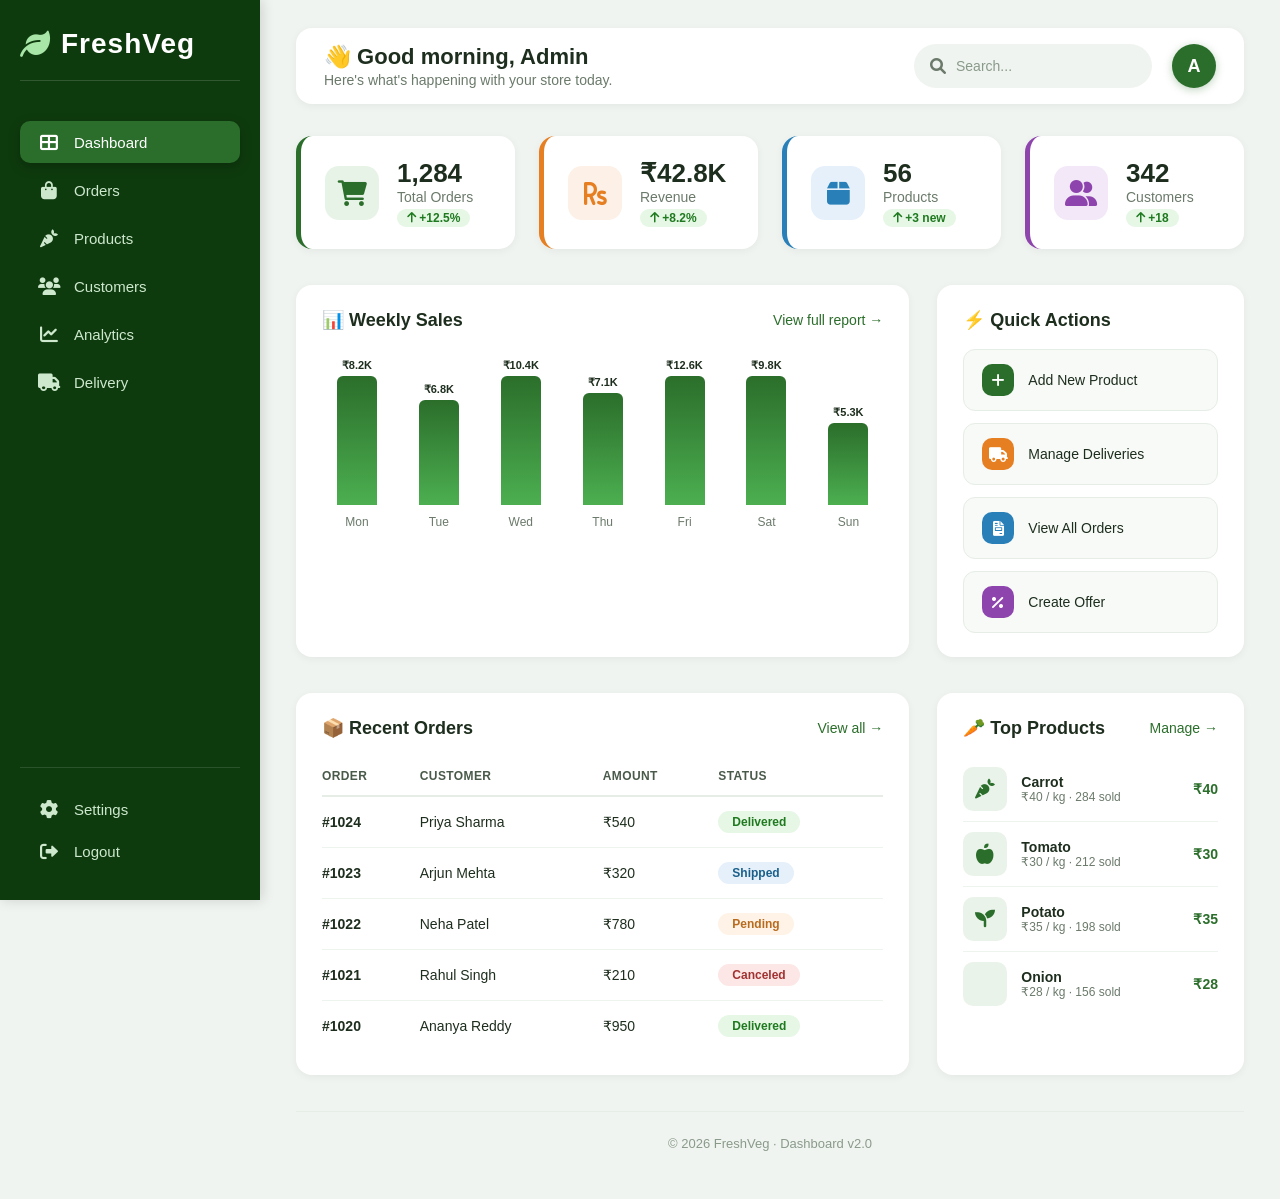
==== PurchaseHtml/dash.html @ fa544fc3 "second_push" ====
<!DOCTYPE html>
<html lang="en">
<head>
    <meta charset="UTF-8" />
    <meta name="viewport" content="width=device-width, initial-scale=1.0" />
    <title>FreshVeg — Dashboard</title>
    <link rel="stylesheet" href="https://cdnjs.cloudflare.com/ajax/libs/font-awesome/6.0.0-beta3/css/all.min.css" />
    <style>
        /* ───────── RESET & BASE ───────── */
        * {
            margin: 0;
            padding: 0;
            box-sizing: border-box;
        }

        body {
            font-family: 'Segoe UI', Arial, sans-serif;
            background: #f0f4f0;
            display: flex;
            min-height: 100vh;
            color: #1e2e1e;
        }

        /* ───────── SIDEBAR ───────── */
        .sidebar {
            width: 260px;
            background: #0e3b0e;
            color: #fff;
            display: flex;
            flex-direction: column;
            padding: 28px 20px;
            position: sticky;
            top: 0;
            height: 100vh;
            overflow-y: auto;
            flex-shrink: 0;
            box-shadow: 2px 0 12px rgba(0, 0, 0, 0.15);
        }

        .sidebar .logo {
            font-size: 28px;
            font-weight: 700;
            letter-spacing: 1px;
            display: flex;
            align-items: center;
            gap: 10px;
            margin-bottom: 40px;
            padding-bottom: 20px;
            border-bottom: 1px solid rgba(255, 255, 255, 0.15);
        }

        .sidebar .logo i {
            font-size: 30px;
            color: #a8e6a8;
        }

        .sidebar nav {
            display: flex;
            flex-direction: column;
            gap: 6px;
            flex: 1;
        }

        .sidebar nav a {
            color: #cde8cd;
            text-decoration: none;
            padding: 12px 18px;
            border-radius: 10px;
            font-size: 15px;
            font-weight: 500;
            display: flex;
            align-items: center;
            gap: 14px;
            transition: 0.25s ease;
        }

        .sidebar nav a i {
            width: 22px;
            font-size: 18px;
            text-align: center;
        }

        .sidebar nav a:hover {
            background: rgba(255, 255, 255, 0.10);
            color: #fff;
        }

        .sidebar nav a.active {
            background: #2b6e2b;
            color: #fff;
            box-shadow: 0 4px 12px rgba(0, 0, 0, 0.25);
        }

        .sidebar .bottom-links {
            margin-top: auto;
            border-top: 1px solid rgba(255, 255, 255, 0.12);
            padding-top: 20px;
        }

        .sidebar .bottom-links a {
            color: #cde8cd;
            text-decoration: none;
            padding: 12px 18px;
            border-radius: 10px;
            font-size: 15px;
            font-weight: 500;
            display: flex;
            align-items: center;
            gap: 14px;
            transition: 0.25s ease;
        }

        .sidebar .bottom-links a:hover {
            background: rgba(255, 255, 255, 0.10);
            color: #fff;
        }

        .sidebar .bottom-links a i {
            width: 22px;
            font-size: 18px;
            text-align: center;
        }

        /* ───────── MAIN CONTENT ───────── */
        .main {
            flex: 1;
            padding: 28px 36px 40px;
            overflow-y: auto;
        }

        /* ─── TOP BAR ─── */
        .topbar {
            display: flex;
            justify-content: space-between;
            align-items: center;
            background: #fff;
            padding: 16px 28px;
            border-radius: 16px;
            box-shadow: 0 2px 8px rgba(0, 0, 0, 0.05);
            margin-bottom: 32px;
            flex-wrap: wrap;
            gap: 16px;
        }

        .topbar .greeting h2 {
            font-size: 22px;
            font-weight: 600;
            color: #1e2e1e;
        }

        .topbar .greeting p {
            font-size: 14px;
            color: #6b7a6b;
            margin-top: 2px;
        }

        .topbar .right {
            display: flex;
            align-items: center;
            gap: 20px;
        }

        .topbar .right .search-box {
            display: flex;
            align-items: center;
            background: #f0f4f0;
            border-radius: 30px;
            padding: 6px 16px;
            gap: 10px;
        }

        .topbar .right .search-box input {
            border: none;
            background: transparent;
            padding: 8px 0;
            font-size: 14px;
            outline: none;
            width: 180px;
            color: #1e2e1e;
        }

        .topbar .right .search-box input::placeholder {
            color: #8a9a8a;
        }

        .topbar .right .search-box i {
            color: #6b7a6b;
        }

        .topbar .right .avatar {
            width: 44px;
            height: 44px;
            border-radius: 50%;
            background: #2b6e2b;
            color: #fff;
            display: flex;
            align-items: center;
            justify-content: center;
            font-weight: 600;
            font-size: 18px;
            cursor: pointer;
            box-shadow: 0 2px 8px rgba(43, 110, 43, 0.3);
        }

        /* ─── STATS CARDS ─── */
        .stats-grid {
            display: grid;
            grid-template-columns: repeat(auto-fit, minmax(200px, 1fr));
            gap: 24px;
            margin-bottom: 36px;
        }

        .stat-card {
            background: #fff;
            padding: 22px 24px;
            border-radius: 16px;
            box-shadow: 0 2px 8px rgba(0, 0, 0, 0.05);
            display: flex;
            align-items: center;
            gap: 18px;
            transition: 0.2s ease;
            border-left: 5px solid #2b6e2b;
        }

        .stat-card:hover {
            transform: translateY(-3px);
            box-shadow: 0 8px 24px rgba(0, 0, 0, 0.08);
        }

        .stat-card .icon {
            width: 54px;
            height: 54px;
            border-radius: 14px;
            background: #e8f3e8;
            display: flex;
            align-items: center;
            justify-content: center;
            font-size: 26px;
            color: #2b6e2b;
            flex-shrink: 0;
        }

        .stat-card .info h3 {
            font-size: 26px;
            font-weight: 700;
            color: #1e2e1e;
        }

        .stat-card .info p {
            font-size: 14px;
            color: #6b7a6b;
            font-weight: 500;
        }

        .stat-card .info .trend {
            font-size: 12px;
            font-weight: 600;
            margin-top: 4px;
            display: inline-block;
            padding: 2px 10px;
            border-radius: 20px;
            background: #e6f7e6;
            color: #1f7a1f;
        }

        .stat-card:nth-child(2) {
            border-left-color: #e67e22;
        }
        .stat-card:nth-child(2) .icon {
            background: #fdf0e6;
            color: #e67e22;
        }

        .stat-card:nth-child(3) {
            border-left-color: #2980b9;
        }
        .stat-card:nth-child(3) .icon {
            background: #e6f0fa;
            color: #2980b9;
        }

        .stat-card:nth-child(4) {
            border-left-color: #8e44ad;
        }
        .stat-card:nth-child(4) .icon {
            background: #f3e8f8;
            color: #8e44ad;
        }

        /* ─── TWO-COLUMN LAYOUT ─── */
        .row {
            display: grid;
            grid-template-columns: 2fr 1fr;
            gap: 28px;
            margin-bottom: 36px;
        }

        .panel {
            background: #fff;
            border-radius: 16px;
            padding: 24px 26px;
            box-shadow: 0 2px 8px rgba(0, 0, 0, 0.05);
        }

        .panel .panel-header {
            display: flex;
            justify-content: space-between;
            align-items: center;
            margin-bottom: 18px;
        }

        .panel .panel-header h3 {
            font-size: 18px;
            font-weight: 600;
            color: #1e2e1e;
        }

        .panel .panel-header a {
            color: #2b6e2b;
            text-decoration: none;
            font-size: 14px;
            font-weight: 500;
        }

        .panel .panel-header a:hover {
            text-decoration: underline;
        }

        /* ─── CHART (bar) ─── */
        .chart-bars {
            display: flex;
            justify-content: space-between;
            align-items: flex-end;
            height: 180px;
            padding-top: 10px;
            gap: 12px;
        }

        .chart-bar-item {
            display: flex;
            flex-direction: column;
            align-items: center;
            flex: 1;
            height: 100%;
            justify-content: flex-end;
        }

        .chart-bar-item .bar {
            width: 100%;
            max-width: 40px;
            border-radius: 6px 6px 0 0;
            background: linear-gradient(180deg, #2b6e2b, #4caf50);
            transition: 0.3s ease;
            min-height: 8px;
            position: relative;
        }

        .chart-bar-item .bar:hover {
            opacity: 0.8;
            transform: scaleY(1.02);
            transform-origin: bottom;
        }

        .chart-bar-item .bar-label {
            margin-top: 10px;
            font-size: 12px;
            color: #6b7a6b;
            font-weight: 500;
        }

        .chart-bar-item .bar-value {
            font-size: 11px;
            font-weight: 600;
            color: #1e2e1e;
            margin-bottom: 4px;
        }

        /* ─── RECENT ORDERS TABLE ─── */
        .table-wrap {
            overflow-x: auto;
        }

        .orders-table {
            width: 100%;
            border-collapse: collapse;
            font-size: 14px;
        }

        .orders-table th {
            text-align: left;
            padding: 12px 8px 12px 0;
            border-bottom: 2px solid #e6ede6;
            color: #4a5a4a;
            font-weight: 600;
            font-size: 12px;
            text-transform: uppercase;
            letter-spacing: 0.4px;
        }

        .orders-table td {
            padding: 14px 8px 14px 0;
            border-bottom: 1px solid #edf3ed;
            color: #1e2e1e;
        }

        .orders-table tr:last-child td {
            border-bottom: none;
        }

        .orders-table .badge {
            display: inline-block;
            padding: 4px 14px;
            border-radius: 30px;
            font-size: 12px;
            font-weight: 600;
        }

        .badge-delivered {
            background: #e6f7e6;
            color: #1f7a1f;
        }

        .badge-pending {
            background: #fef3e6;
            color: #b86b1f;
        }

        .badge-shipped {
            background: #e6f0fa;
            color: #1a5f8a;
        }

        .badge-canceled {
            background: #fde6e6;
            color: #a13232;
        }

        /* ─── QUICK ACTIONS ─── */
        .quick-actions {
            display: flex;
            flex-direction: column;
            gap: 12px;
        }

        .quick-actions .action-btn {
            display: flex;
            align-items: center;
            gap: 14px;
            padding: 14px 18px;
            border-radius: 12px;
            background: #f7faf7;
            border: 1px solid #e6ede6;
            text-decoration: none;
            color: #1e2e1e;
            font-weight: 500;
            transition: 0.2s ease;
            font-size: 14px;
        }

        .quick-actions .action-btn:hover {
            background: #eaf3ea;
            border-color: #2b6e2b;
            transform: translateX(4px);
        }

        .quick-actions .action-btn i {
            width: 32px;
            height: 32px;
            border-radius: 10px;
            background: #2b6e2b;
            color: #fff;
            display: flex;
            align-items: center;
            justify-content: center;
            font-size: 15px;
            flex-shrink: 0;
        }

        .quick-actions .action-btn:nth-child(2) i {
            background: #e67e22;
        }
        .quick-actions .action-btn:nth-child(3) i {
            background: #2980b9;
        }
        .quick-actions .action-btn:nth-child(4) i {
            background: #8e44ad;
        }

        /* ─── PRODUCT LIST (mini) ─── */
        .product-mini {
            display: flex;
            align-items: center;
            gap: 14px;
            padding: 10px 0;
            border-bottom: 1px solid #edf3ed;
        }

        .product-mini:last-child {
            border-bottom: none;
        }

        .product-mini .thumb {
            width: 44px;
            height: 44px;
            border-radius: 10px;
            background: #eaf3ea;
            display: flex;
            align-items: center;
            justify-content: center;
            font-size: 20px;
            color: #2b6e2b;
            flex-shrink: 0;
        }

        .product-mini .details {
            flex: 1;
        }

        .product-mini .details h4 {
            font-size: 14px;
            font-weight: 600;
            color: #1e2e1e;
        }

        .product-mini .details p {
            font-size: 12px;
            color: #6b7a6b;
        }

        .product-mini .price {
            font-weight: 600;
            color: #2b6e2b;
            font-size: 14px;
        }

        /* ─── FOOTER ─── */
        .dashboard-footer {
            text-align: center;
            padding: 24px 0 8px;
            color: #8a9a8a;
            font-size: 13px;
            border-top: 1px solid #e6ede6;
            margin-top: 12px;
        }

        /* ───────── RESPONSIVE ───────── */
        @media (max-width: 1024px) {
            .row {
                grid-template-columns: 1fr;
            }
        }

        @media (max-width: 768px) {
            .sidebar {
                width: 80px;
                padding: 20px 12px;
            }

            .sidebar .logo {
                font-size: 20px;
                justify-content: center;
            }
            .sidebar .logo span {
                display: none;
            }
            .sidebar nav a span,
            .sidebar .bottom-links a span {
                display: none;
            }
            .sidebar nav a,
            .sidebar .bottom-links a {
                justify-content: center;
                padding: 14px;
            }
            .sidebar nav a i,
            .sidebar .bottom-links a i {
                font-size: 20px;
                width: auto;
            }

            .main {
                padding: 20px 16px;
            }

            .topbar {
                flex-direction: column;
                align-items: stretch;
                gap: 12px;
                padding: 16px 20px;
            }

            .topbar .right {
                flex-wrap: wrap;
                justify-content: space-between;
            }

            .topbar .right .search-box input {
                width: 120px;
            }

            .stats-grid {
                grid-template-columns: 1fr 1fr;
                gap: 16px;
            }

            .stat-card {
                padding: 16px 18px;
            }
            .stat-card .info h3 {
                font-size: 20px;
            }
        }

        @media (max-width: 480px) {
            .sidebar {
                width: 60px;
                padding: 14px 8px;
            }
            .sidebar .logo {
                font-size: 16px;
            }
            .sidebar .logo i {
                font-size: 22px;
            }
            .sidebar nav a,
            .sidebar .bottom-links a {
                padding: 10px;
            }

            .stats-grid {
                grid-template-columns: 1fr;
            }

            .topbar .right .search-box input {
                width: 100px;
            }

            .panel {
                padding: 18px 16px;
            }

            .chart-bars {
                height: 140px;
                gap: 8px;
            }
            .chart-bar-item .bar {
                max-width: 28px;
            }
        }
    </style>
</head>
<body>

    <!-- ═══════ SIDEBAR ═══════ -->
    <aside class="sidebar">
        <div class="logo">
            <i class="fas fa-leaf"></i>
            <span>FreshVeg</span>
        </div>

        <nav>
            <a href="#" class="active">
                <i class="fas fa-th-large"></i>
                <span>Dashboard</span>
            </a>
            <a href="#">
                <i class="fas fa-shopping-bag"></i>
                <span>Orders</span>
            </a>
            <a href="#">
                <i class="fas fa-carrot"></i>
                <span>Products</span>
            </a>
            <a href="#">
                <i class="fas fa-users"></i>
                <span>Customers</span>
            </a>
            <a href="#">
                <i class="fas fa-chart-line"></i>
                <span>Analytics</span>
            </a>
            <a href="#">
                <i class="fas fa-truck"></i>
                <span>Delivery</span>
            </a>
        </nav>

        <div class="bottom-links">
            <a href="#">
                <i class="fas fa-cog"></i>
                <span>Settings</span>
            </a>
            <a href="#">
                <i class="fas fa-sign-out-alt"></i>
                <span>Logout</span>
            </a>
        </div>
    </aside>

    <!-- ═══════ MAIN ═══════ -->
    <main class="main">

        <!-- TOP BAR -->
        <div class="topbar">
            <div class="greeting">
                <h2>👋 Good morning, Admin</h2>
                <p>Here's what's happening with your store today.</p>
            </div>
            <div class="right">
                <div class="search-box">
                    <i class="fas fa-search"></i>
                    <input type="text" placeholder="Search..." />
                </div>
                <div class="avatar">A</div>
            </div>
        </div>

        <!-- STATS -->
        <div class="stats-grid">
            <div class="stat-card">
                <div class="icon"><i class="fas fa-shopping-cart"></i></div>
                <div class="info">
                    <h3>1,284</h3>
                    <p>Total Orders</p>
                    <span class="trend"><i class="fas fa-arrow-up"></i> +12.5%</span>
                </div>
            </div>
            <div class="stat-card">
                <div class="icon"><i class="fas fa-rupee-sign"></i></div>
                <div class="info">
                    <h3>₹42.8K</h3>
                    <p>Revenue</p>
                    <span class="trend"><i class="fas fa-arrow-up"></i> +8.2%</span>
                </div>
            </div>
            <div class="stat-card">
                <div class="icon"><i class="fas fa-box"></i></div>
                <div class="info">
                    <h3>56</h3>
                    <p>Products</p>
                    <span class="trend"><i class="fas fa-arrow-up"></i> +3 new</span>
                </div>
            </div>
            <div class="stat-card">
                <div class="icon"><i class="fas fa-user-friends"></i></div>
                <div class="info">
                    <h3>342</h3>
                    <p>Customers</p>
                    <span class="trend"><i class="fas fa-arrow-up"></i> +18</span>
                </div>
            </div>
        </div>

        <!-- ROW: CHART + QUICK ACTIONS -->
        <div class="row">

            <!-- CHART -->
            <div class="panel">
                <div class="panel-header">
                    <h3>📊 Weekly Sales</h3>
                    <a href="#">View full report →</a>
                </div>
                <div class="chart-bars">
                    <div class="chart-bar-item">
                        <div class="bar-value">₹8.2K</div>
                        <div class="bar" style="height:76%;"></div>
                        <div class="bar-label">Mon</div>
                    </div>
                    <div class="chart-bar-item">
                        <div class="bar-value">₹6.8K</div>
                        <div class="bar" style="height:62%;"></div>
                        <div class="bar-label">Tue</div>
                    </div>
                    <div class="chart-bar-item">
                        <div class="bar-value">₹10.4K</div>
                        <div class="bar" style="height:94%;"></div>
                        <div class="bar-label">Wed</div>
                    </div>
                    <div class="chart-bar-item">
                        <div class="bar-value">₹7.1K</div>
                        <div class="bar" style="height:66%;"></div>
                        <div class="bar-label">Thu</div>
                    </div>
                    <div class="chart-bar-item">
                        <div class="bar-value">₹12.6K</div>
                        <div class="bar" style="height:100%;"></div>
                        <div class="bar-label">Fri</div>
                    </div>
                    <div class="chart-bar-item">
                        <div class="bar-value">₹9.8K</div>
                        <div class="bar" style="height:84%;"></div>
                        <div class="bar-label">Sat</div>
                    </div>
                    <div class="chart-bar-item">
                        <div class="bar-value">₹5.3K</div>
                        <div class="bar" style="height:48%;"></div>
                        <div class="bar-label">Sun</div>
                    </div>
                </div>
            </div>

            <!-- QUICK ACTIONS -->
            <div class="panel">
                <div class="panel-header">
                    <h3>⚡ Quick Actions</h3>
                </div>
                <div class="quick-actions">
                    <a href="#" class="action-btn">
                        <i class="fas fa-plus"></i>
                        Add New Product
                    </a>
                    <a href="#" class="action-btn">
                        <i class="fas fa-truck"></i>
                        Manage Deliveries
                    </a>
                    <a href="#" class="action-btn">
                        <i class="fas fa-file-invoice"></i>
                        View All Orders
                    </a>
                    <a href="#" class="action-btn">
                        <i class="fas fa-percent"></i>
                        Create Offer
                    </a>
                </div>
            </div>
        </div>

        <!-- ROW: RECENT ORDERS + TOP PRODUCTS -->
        <div class="row">

            <!-- RECENT ORDERS -->
            <div class="panel">
                <div class="panel-header">
                    <h3>📦 Recent Orders</h3>
                    <a href="#">View all →</a>
                </div>
                <div class="table-wrap">
                    <table class="orders-table">
                        <thead>
                            <tr>
                                <th>Order</th>
                                <th>Customer</th>
                                <th>Amount</th>
                                <th>Status</th>
                            </tr>
                        </thead>
                        <tbody>
                            <tr>
                                <td><strong>#1024</strong></td>
                                <td>Priya Sharma</td>
                                <td>₹540</td>
                                <td><span class="badge badge-delivered">Delivered</span></td>
                            </tr>
                            <tr>
                                <td><strong>#1023</strong></td>
                                <td>Arjun Mehta</td>
                                <td>₹320</td>
                                <td><span class="badge badge-shipped">Shipped</span></td>
                            </tr>
                            <tr>
                                <td><strong>#1022</strong></td>
                                <td>Neha Patel</td>
                                <td>₹780</td>
                                <td><span class="badge badge-pending">Pending</span></td>
                            </tr>
                            <tr>
                                <td><strong>#1021</strong></td>
                                <td>Rahul Singh</td>
                                <td>₹210</td>
                                <td><span class="badge badge-canceled">Canceled</span></td>
                            </tr>
                            <tr>
                                <td><strong>#1020</strong></td>
                                <td>Ananya Reddy</td>
                                <td>₹950</td>
                                <td><span class="badge badge-delivered">Delivered</span></td>
                            </tr>
                        </tbody>
                    </table>
                </div>
            </div>

            <!-- TOP PRODUCTS -->
            <div class="panel">
                <div class="panel-header">
                    <h3>🥕 Top Products</h3>
                    <a href="#">Manage →</a>
                </div>

                <div class="product-mini">
                    <div class="thumb"><i class="fas fa-carrot"></i></div>
                    <div class="details">
                        <h4>Carrot</h4>
                        <p>₹40 / kg · 284 sold</p>
                    </div>
                    <div class="price">₹40</div>
                </div>

                <div class="product-mini">
                    <div class="thumb"><i class="fas fa-apple-alt"></i></div>
                    <div class="details">
                        <h4>Tomato</h4>
                        <p>₹30 / kg · 212 sold</p>
                    </div>
                    <div class="price">₹30</div>
                </div>

                <div class="product-mini">
                    <div class="thumb"><i class="fas fa-seedling"></i></div>
                    <div class="details">
                        <h4>Potato</h4>
                        <p>₹35 / kg · 198 sold</p>
                    </div>
                    <div class="price">₹35</div>
                </div>

                <div class="product-mini">
                    <div class="thumb"><i class="fas fa-pepper"></i></div>
                    <div class="details">
                        <h4>Onion</h4>
                        <p>₹28 / kg · 156 sold</p>
                    </div>
                    <div class="price">₹28</div>
                </div>
            </div>
        </div>

        <!-- FOOTER -->
        <div class="dashboard-footer">
            © 2026 FreshVeg · Dashboard v2.0
        </div>

    </main>

</body>
</html>
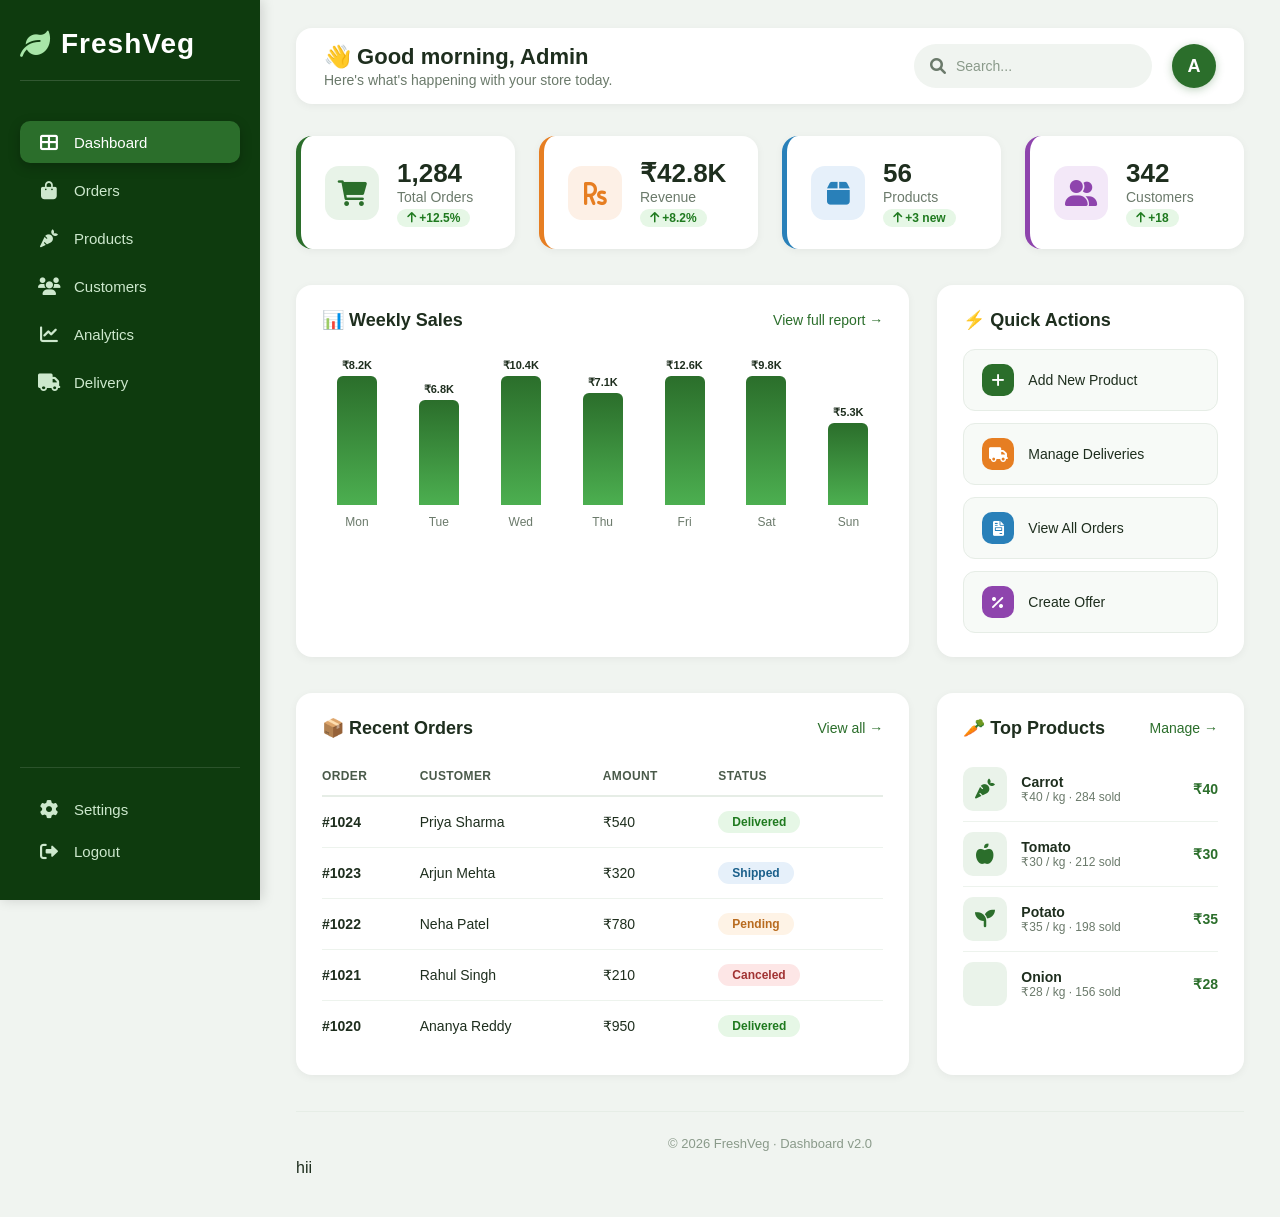
==== commit 76e6d6a7: "newline" ====
--- a/PurchaseHtml/dash.html
+++ b/PurchaseHtml/dash.html
@@ -929,6 +929,9 @@
         <div class="dashboard-footer">
             © 2026 FreshVeg · Dashboard v2.0
         </div>
+        <div>
+          hii  
+        </div>
 
     </main>
 
